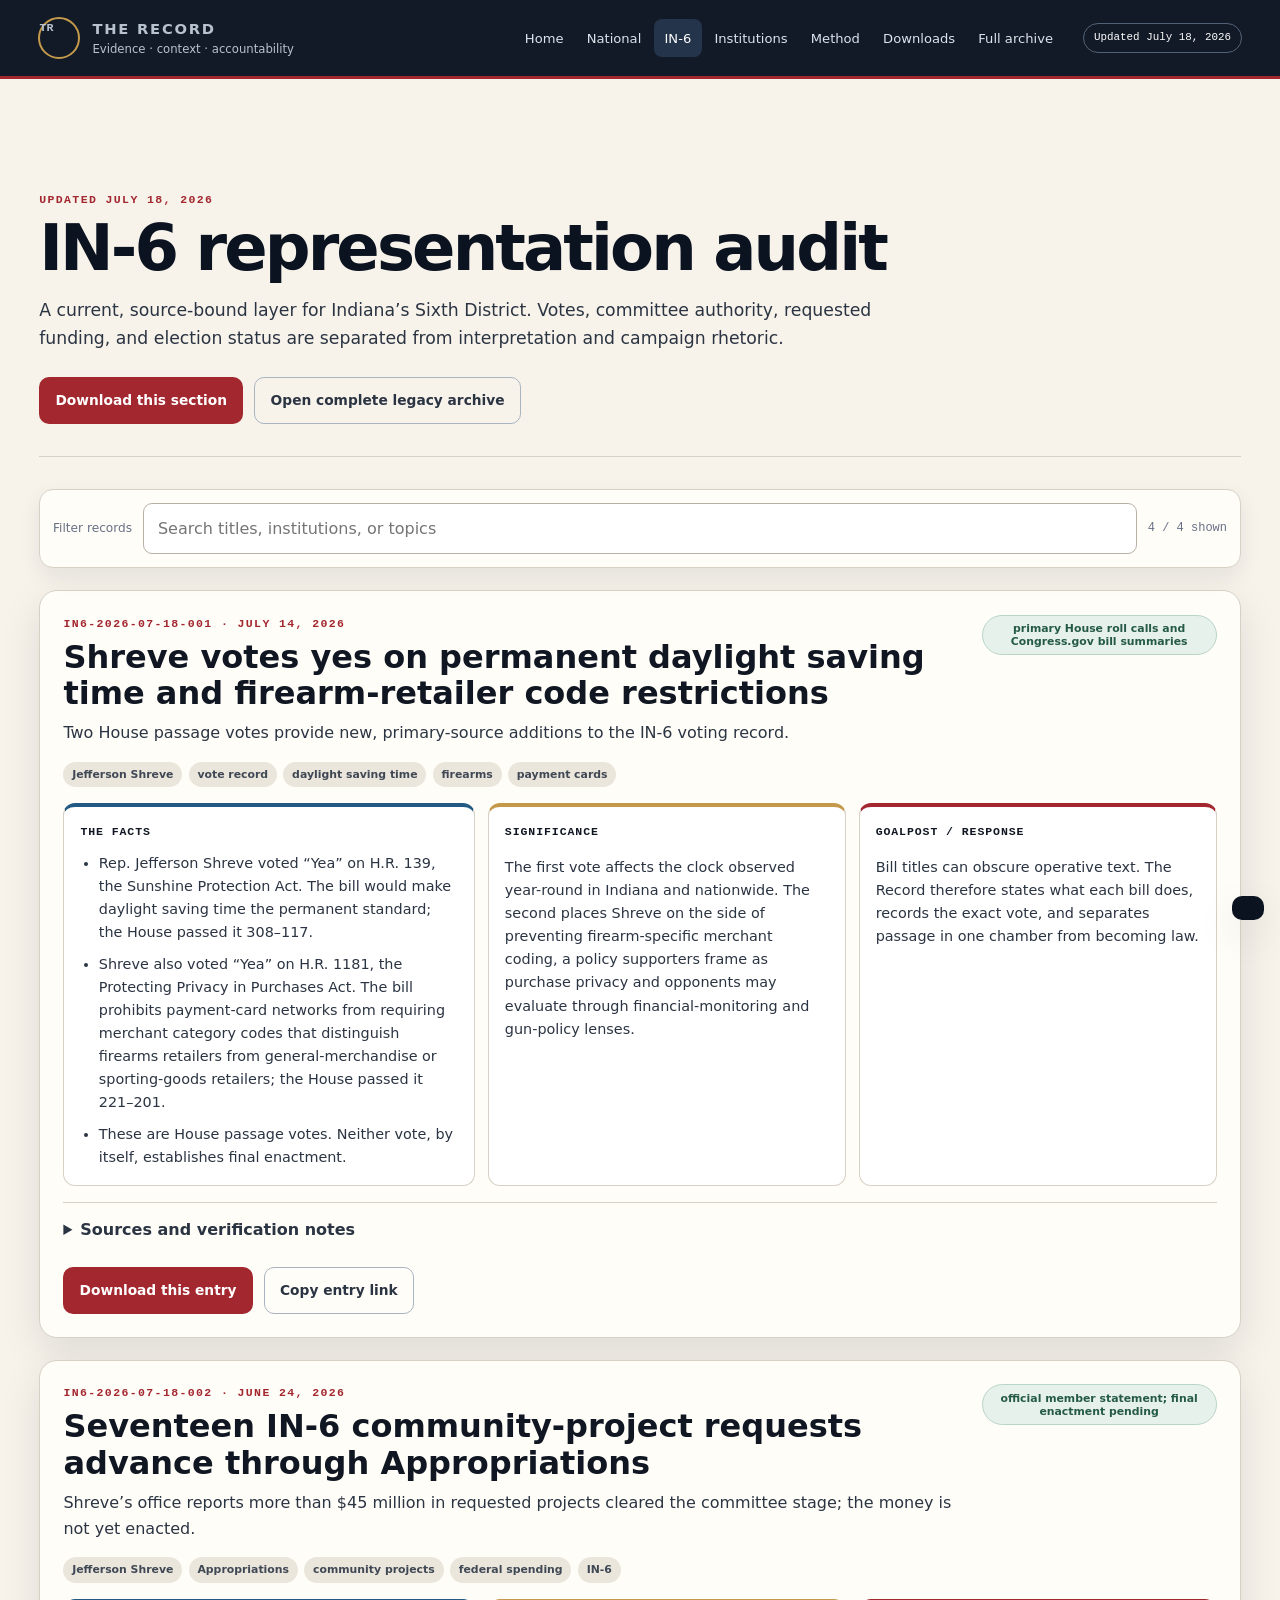
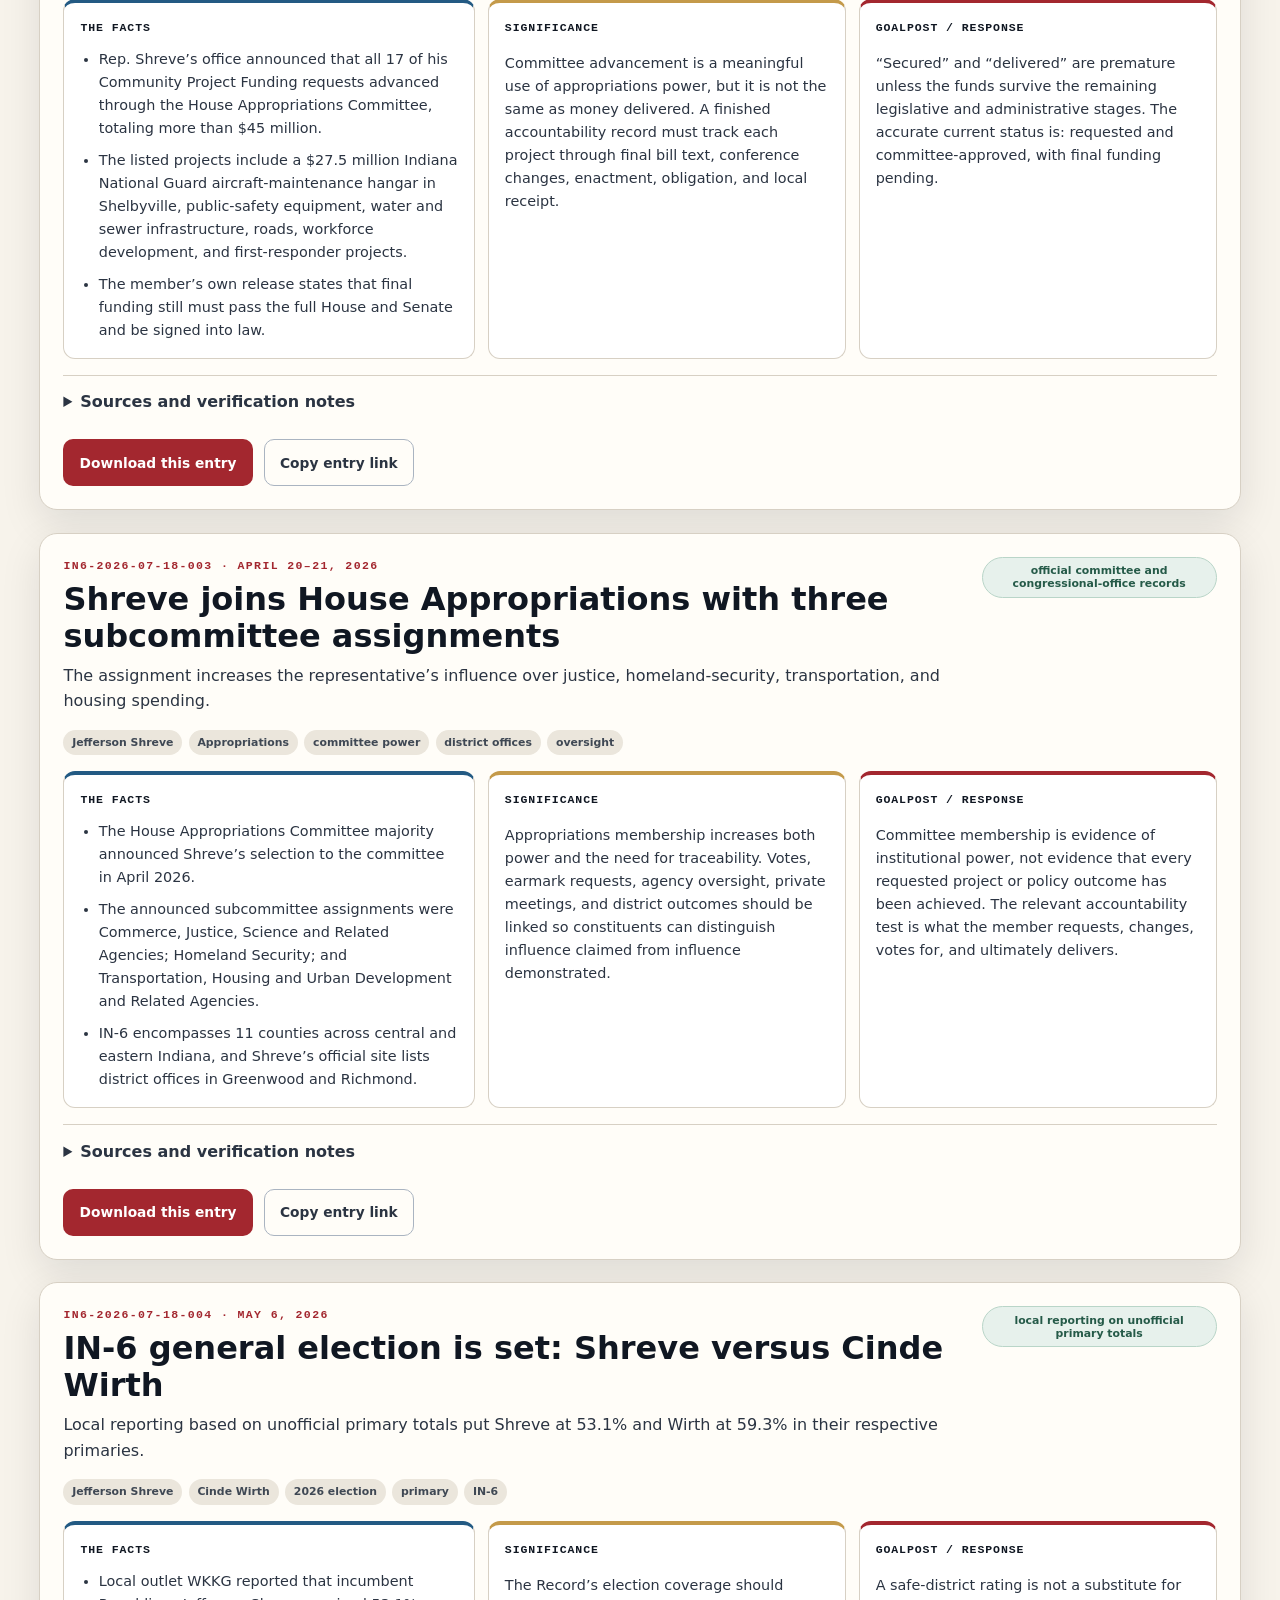
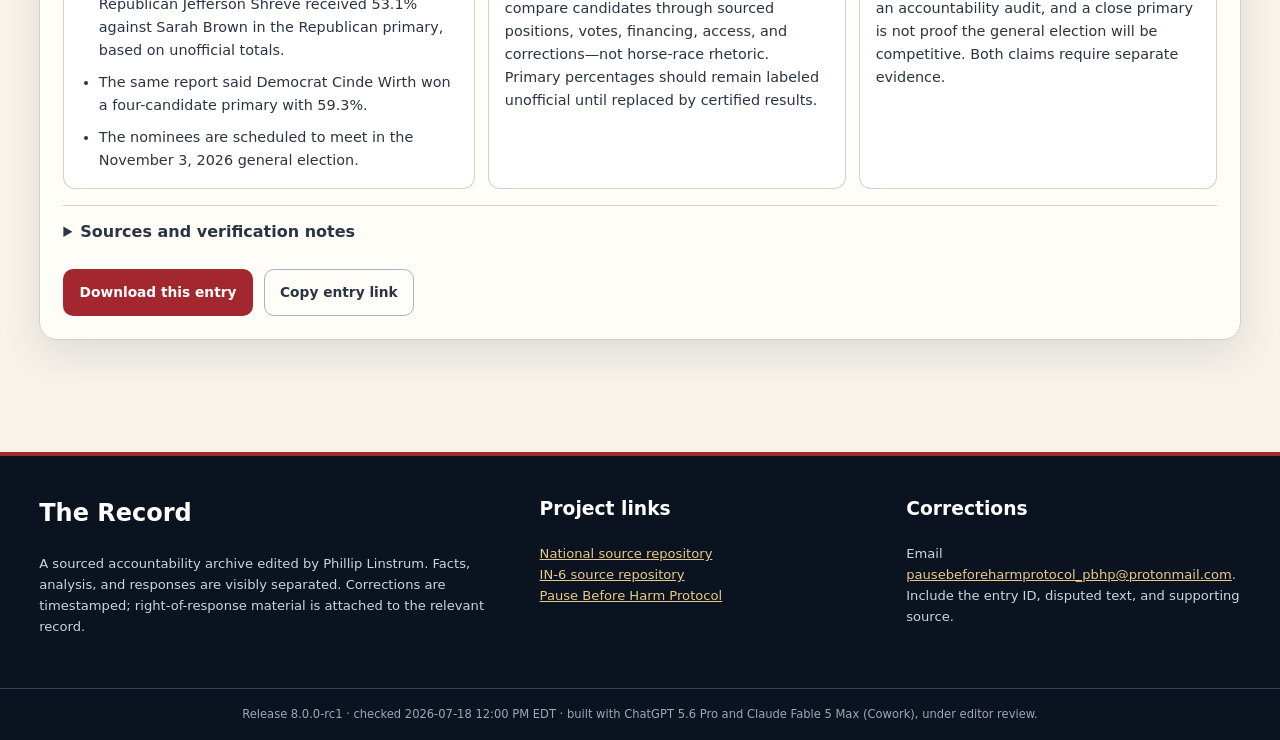
==== current/in6/index.html @ bab65026 "Add July 18 IN-6 current layer" ====
<!doctype html><html lang="en"><head><meta charset="utf-8"><meta name="viewport" content="width=device-width,initial-scale=1"><meta name="description" content="A current, source-bound layer for Indiana’s Sixth District. Votes, committee authority, requested funding, and election status are separated from interpretation and campaign rhetoric."><meta name="theme-color" content="#0b1320"><title>IN‑6 representation audit · The Record</title><link rel="stylesheet" href="../assets/styles.css"></head><body><a class="skip-link" href="#main">Skip to content</a><header class="site-header">
      <div class="header-inner">
        <a class="brand" href="../index.html"><span class="brand-mark">TR</span><span><strong>THE RECORD</strong><span>Evidence · context · accountability</span></span></a>
        <button class="nav-toggle" type="button" aria-expanded="false" aria-controls="primary-nav">Menu</button>
        <nav class="primary-nav" id="primary-nav" aria-label="Primary"><a href="../index.html">Home</a><a href="../national/index.html">National</a><a href="../in6/index.html" aria-current="page">IN-6</a><a href="../institutions/index.html">Institutions</a><a href="../methodology/index.html">Method</a><a href="../downloads/index.html">Downloads</a><a href="../archive/index.html">Full archive</a></nav>
        <span class="update-badge">Updated July 18, 2026</span>
      </div>
    </header><main id="main"><div class="container"><header class="page-head"><div class="eyebrow">Updated July 18, 2026</div><h1>IN‑6 representation audit</h1><p>A current, source-bound layer for Indiana’s Sixth District. Votes, committee authority, requested funding, and election status are separated from interpretation and campaign rhetoric.</p><div class="button-row"><a class="button button--primary" href="../downloads/index.html">Download this section</a><a class="button button--ghost" href="../archive/index.html">Open complete legacy archive</a></div></header><div class="search-panel"><label class="micro" for="record-search">Filter records</label><input id="record-search" data-record-search type="search" placeholder="Search titles, institutions, or topics"><span class="search-count"></span></div><section class="record-list"><article class="record-card" id="IN6-2026-07-18-001" data-searchable="shreve votes yes on permanent daylight saving time and firearm-retailer code restrictions two house passage votes provide new, primary-source additions to the in‑6 voting record. jefferson shreve vote record daylight saving time firearms payment cards u.s. house of representatives office of the clerk congress">
      <div class="record-card__head">
        <div>
          <div class="eyebrow">IN6-2026-07-18-001 · July 14, 2026</div>
          <h2>Shreve votes yes on permanent daylight saving time and firearm-retailer code restrictions</h2>
          <p class="dek">Two House passage votes provide new, primary-source additions to the IN‑6 voting record.</p>
        </div>
        <span class="status-pill">primary House roll calls and Congress.gov bill summaries</span>
      </div>
      <div class="chips"><span class="chip">Jefferson Shreve</span><span class="chip">vote record</span><span class="chip">daylight saving time</span><span class="chip">firearms</span><span class="chip">payment cards</span></div>
      <div class="three-layer">
        <section class="layer layer--facts"><h3>The facts</h3><ul><li>Rep. Jefferson Shreve voted “Yea” on H.R. 139, the Sunshine Protection Act. The bill would make daylight saving time the permanent standard; the House passed it 308–117.</li><li>Shreve also voted “Yea” on H.R. 1181, the Protecting Privacy in Purchases Act. The bill prohibits payment-card networks from requiring merchant category codes that distinguish firearms retailers from general-merchandise or sporting-goods retailers; the House passed it 221–201.</li><li>These are House passage votes. Neither vote, by itself, establishes final enactment.</li></ul></section>
        <section class="layer layer--significance"><h3>Significance</h3><p>The first vote affects the clock observed year-round in Indiana and nationwide. The second places Shreve on the side of preventing firearm-specific merchant coding, a policy supporters frame as purchase privacy and opponents may evaluate through financial-monitoring and gun-policy lenses.</p></section>
        <section class="layer layer--goalpost"><h3>Goalpost / response</h3><p>Bill titles can obscure operative text. The Record therefore states what each bill does, records the exact vote, and separates passage in one chamber from becoming law.</p></section>
      </div>
      <details class="sources"><summary>Sources and verification notes</summary><ul><li><a href="https://clerk.house.gov/Votes/2026238" target="_blank" rel="noopener">House Clerk Roll Call 238 — Sunshine Protection Act</a><span>primary official vote record</span></li>
<li><a href="https://www.congress.gov/bill/119th-congress/house-bill/139" target="_blank" rel="noopener">Congress.gov — H.R. 139 Sunshine Protection Act</a><span>primary bill text and CRS summary</span></li>
<li><a href="https://clerk.house.gov/Votes/2026240" target="_blank" rel="noopener">House Clerk Roll Call 240 — Protecting Privacy in Purchases Act</a><span>primary official vote record</span></li>
<li><a href="https://www.congress.gov/bill/119th-congress/house-bill/1181" target="_blank" rel="noopener">Congress.gov — H.R. 1181 Protecting Privacy in Purchases Act</a><span>primary bill text and CRS summary</span></li></ul><p class="micro">Checked 2026-07-18 12:00 PM EDT. Source type is shown because an official statement establishes what an institution says; it does not independently prove the institution’s interpretation.</p></details>
      <div class="card-actions">
        <a class="button button--primary" href="../artifacts/entries/IN6-2026-07-18-001.zip" download>Download this entry</a>
        <button class="button button--ghost copy-link" type="button" data-copy="#IN6-2026-07-18-001">Copy entry link</button>
      </div>
    </article><article class="record-card" id="IN6-2026-07-18-002" data-searchable="seventeen in‑6 community-project requests advance through appropriations shreve’s office reports more than $45 million in requested projects cleared the committee stage; the money is not yet enacted. jefferson shreve appropriations community projects federal spending in-6 house appropriations committee u.s. house u.s. senate the white house">
      <div class="record-card__head">
        <div>
          <div class="eyebrow">IN6-2026-07-18-002 · June 24, 2026</div>
          <h2>Seventeen IN‑6 community-project requests advance through Appropriations</h2>
          <p class="dek">Shreve’s office reports more than $45 million in requested projects cleared the committee stage; the money is not yet enacted.</p>
        </div>
        <span class="status-pill">official member statement; final enactment pending</span>
      </div>
      <div class="chips"><span class="chip">Jefferson Shreve</span><span class="chip">Appropriations</span><span class="chip">community projects</span><span class="chip">federal spending</span><span class="chip">IN-6</span></div>
      <div class="three-layer">
        <section class="layer layer--facts"><h3>The facts</h3><ul><li>Rep. Shreve’s office announced that all 17 of his Community Project Funding requests advanced through the House Appropriations Committee, totaling more than $45 million.</li><li>The listed projects include a $27.5 million Indiana National Guard aircraft-maintenance hangar in Shelbyville, public-safety equipment, water and sewer infrastructure, roads, workforce development, and first-responder projects.</li><li>The member’s own release states that final funding still must pass the full House and Senate and be signed into law.</li></ul></section>
        <section class="layer layer--significance"><h3>Significance</h3><p>Committee advancement is a meaningful use of appropriations power, but it is not the same as money delivered. A finished accountability record must track each project through final bill text, conference changes, enactment, obligation, and local receipt.</p></section>
        <section class="layer layer--goalpost"><h3>Goalpost / response</h3><p>“Secured” and “delivered” are premature unless the funds survive the remaining legislative and administrative stages. The accurate current status is: requested and committee-approved, with final funding pending.</p></section>
      </div>
      <details class="sources"><summary>Sources and verification notes</summary><ul><li><a href="https://shreve.house.gov/media/press-releases/shreve-secures-committee-approval-17-community-projects-advancing-more-45" target="_blank" rel="noopener">Rep. Shreve release — 17 community projects advance</a><span>official member statement</span></li></ul><p class="micro">Checked 2026-07-18 12:00 PM EDT. Source type is shown because an official statement establishes what an institution says; it does not independently prove the institution’s interpretation.</p></details>
      <div class="card-actions">
        <a class="button button--primary" href="../artifacts/entries/IN6-2026-07-18-002.zip" download>Download this entry</a>
        <button class="button button--ghost copy-link" type="button" data-copy="#IN6-2026-07-18-002">Copy entry link</button>
      </div>
    </article><article class="record-card" id="IN6-2026-07-18-003" data-searchable="shreve joins house appropriations with three subcommittee assignments the assignment increases the representative’s influence over justice, homeland-security, transportation, and housing spending. jefferson shreve appropriations committee power district offices oversight house appropriations committee office of rep. jefferson shreve">
      <div class="record-card__head">
        <div>
          <div class="eyebrow">IN6-2026-07-18-003 · April 20–21, 2026</div>
          <h2>Shreve joins House Appropriations with three subcommittee assignments</h2>
          <p class="dek">The assignment increases the representative’s influence over justice, homeland-security, transportation, and housing spending.</p>
        </div>
        <span class="status-pill">official committee and congressional-office records</span>
      </div>
      <div class="chips"><span class="chip">Jefferson Shreve</span><span class="chip">Appropriations</span><span class="chip">committee power</span><span class="chip">district offices</span><span class="chip">oversight</span></div>
      <div class="three-layer">
        <section class="layer layer--facts"><h3>The facts</h3><ul><li>The House Appropriations Committee majority announced Shreve’s selection to the committee in April 2026.</li><li>The announced subcommittee assignments were Commerce, Justice, Science and Related Agencies; Homeland Security; and Transportation, Housing and Urban Development and Related Agencies.</li><li>IN‑6 encompasses 11 counties across central and eastern Indiana, and Shreve’s official site lists district offices in Greenwood and Richmond.</li></ul></section>
        <section class="layer layer--significance"><h3>Significance</h3><p>Appropriations membership increases both power and the need for traceability. Votes, earmark requests, agency oversight, private meetings, and district outcomes should be linked so constituents can distinguish influence claimed from influence demonstrated.</p></section>
        <section class="layer layer--goalpost"><h3>Goalpost / response</h3><p>Committee membership is evidence of institutional power, not evidence that every requested project or policy outcome has been achieved. The relevant accountability test is what the member requests, changes, votes for, and ultimately delivers.</p></section>
      </div>
      <details class="sources"><summary>Sources and verification notes</summary><ul><li><a href="https://appropriations.house.gov/news/press-releases/cole-welcomes-rep-jefferson-shreve-appropriations-committee" target="_blank" rel="noopener">House Appropriations — Shreve committee assignment</a><span>official committee statement</span></li>
<li><a href="https://shreve.house.gov/about/our-district" target="_blank" rel="noopener">Rep. Shreve — official district description and offices</a><span>official current reference</span></li></ul><p class="micro">Checked 2026-07-18 12:00 PM EDT. Source type is shown because an official statement establishes what an institution says; it does not independently prove the institution’s interpretation.</p></details>
      <div class="card-actions">
        <a class="button button--primary" href="../artifacts/entries/IN6-2026-07-18-003.zip" download>Download this entry</a>
        <button class="button button--ghost copy-link" type="button" data-copy="#IN6-2026-07-18-003">Copy entry link</button>
      </div>
    </article><article class="record-card" id="IN6-2026-07-18-004" data-searchable="in‑6 general election is set: shreve versus cinde wirth local reporting based on unofficial primary totals put shreve at 53.1% and wirth at 59.3% in their respective primaries. jefferson shreve cinde wirth 2026 election primary in-6 indiana election system u.s. house">
      <div class="record-card__head">
        <div>
          <div class="eyebrow">IN6-2026-07-18-004 · May 6, 2026</div>
          <h2>IN‑6 general election is set: Shreve versus Cinde Wirth</h2>
          <p class="dek">Local reporting based on unofficial primary totals put Shreve at 53.1% and Wirth at 59.3% in their respective primaries.</p>
        </div>
        <span class="status-pill">local reporting on unofficial primary totals</span>
      </div>
      <div class="chips"><span class="chip">Jefferson Shreve</span><span class="chip">Cinde Wirth</span><span class="chip">2026 election</span><span class="chip">primary</span><span class="chip">IN-6</span></div>
      <div class="three-layer">
        <section class="layer layer--facts"><h3>The facts</h3><ul><li>Local outlet WKKG reported that incumbent Republican Jefferson Shreve received 53.1% against Sarah Brown in the Republican primary, based on unofficial totals.</li><li>The same report said Democrat Cinde Wirth won a four-candidate primary with 59.3%.</li><li>The nominees are scheduled to meet in the November 3, 2026 general election.</li></ul></section>
        <section class="layer layer--significance"><h3>Significance</h3><p>The Record’s election coverage should compare candidates through sourced positions, votes, financing, access, and corrections—not horse-race rhetoric. Primary percentages should remain labeled unofficial until replaced by certified results.</p></section>
        <section class="layer layer--goalpost"><h3>Goalpost / response</h3><p>A safe-district rating is not a substitute for an accountability audit, and a close primary is not proof the general election will be competitive. Both claims require separate evidence.</p></section>
      </div>
      <details class="sources"><summary>Sources and verification notes</summary><ul><li><a href="https://wkkg.com/local-news/republican-incumbents-win-congressional-primaries/" target="_blank" rel="noopener">WKKG — IN-6 primary results</a><span>local reporting; results described as unofficial</span></li></ul><p class="micro">Checked 2026-07-18 12:00 PM EDT. Source type is shown because an official statement establishes what an institution says; it does not independently prove the institution’s interpretation.</p></details>
      <div class="card-actions">
        <a class="button button--primary" href="../artifacts/entries/IN6-2026-07-18-004.zip" download>Download this entry</a>
        <button class="button button--ghost copy-link" type="button" data-copy="#IN6-2026-07-18-004">Copy entry link</button>
      </div>
    </article></section></div></main><footer class="site-footer"><div class="footer-inner">
      <section><h2>The Record</h2><p>A sourced accountability archive edited by Phillip Linstrum. Facts, analysis, and responses are visibly separated. Corrections are timestamped; right-of-response material is attached to the relevant record.</p></section>
      <section><h3>Project links</h3><p><a href="https://github.com/PauseBeforeHarmProtocol/the-record" target="_blank" rel="noopener">National source repository</a><br><a href="https://github.com/PauseBeforeHarmProtocol/the-record-in6" target="_blank" rel="noopener">IN-6 source repository</a><br><a href="https://github.com/PauseBeforeHarmProtocol/pbhp" target="_blank" rel="noopener">Pause Before Harm Protocol</a></p></section>
      <section><h3>Corrections</h3><p>Email <a href="mailto:pausebeforeharmprotocol_pbhp@protonmail.com">pausebeforeharmprotocol_pbhp@protonmail.com</a>. Include the entry ID, disputed text, and supporting source.</p></section>
    </div><div class="footer-bottom">Release 8.0.0-rc1 · checked 2026-07-18 12:00 PM EDT · built with ChatGPT 5.6 Pro and Claude Fable 5 Max (Cowork), under editor review.</div></footer><div class="toast" role="status" aria-live="polite"></div><script src="../assets/site.js"></script></body></html>
---- current/assets/styles.css ----
:root {
  --ink: #101722;
  --ink-2: #2b3442;
  --muted: #667085;
  --paper: #f7f3eb;
  --paper-2: #fffdf8;
  --night: #0b1320;
  --night-2: #131f30;
  --red: #a3272f;
  --red-2: #7f1d25;
  --gold: #c49a4a;
  --blue: #235a83;
  --green: #2f6f59;
  --line: #d7d0c4;
  --shadow: 0 14px 40px rgba(11, 19, 32, .10);
  --radius: 18px;
}
* { box-sizing: border-box; }
html { scroll-behavior: smooth; }
body { margin: 0; color: var(--ink); background: var(--paper); font-family: Inter, ui-sans-serif, system-ui, -apple-system, BlinkMacSystemFont, "Segoe UI", sans-serif; line-height: 1.6; }
a { color: var(--blue); }
a:hover { color: var(--red); }
button, input { font: inherit; }
:focus-visible { outline: 3px solid var(--gold); outline-offset: 3px; }
.skip-link { position: absolute; left: -999px; top: 0; background: #fff; padding: .8rem 1rem; z-index: 200; }
.skip-link:focus { left: 1rem; top: 1rem; }
.site-header { position: sticky; top: 0; z-index: 100; background: rgba(11,19,32,.97); color: #fff; border-bottom: 3px solid var(--red); backdrop-filter: blur(12px); }
.header-inner { max-width: 1240px; margin: auto; min-height: 76px; padding: .65rem 1.1rem; display: flex; align-items: center; gap: 1.2rem; }
.brand { text-decoration: none; color: #fff; display: flex; align-items: center; gap: .8rem; min-width: 260px; }
.brand-mark { width: 42px; height: 42px; border: 2px solid var(--gold); border-radius: 50%; display: grid; place-items: center; font-family: ui-monospace, SFMono-Regular, Menlo, monospace; font-weight: 800; color: var(--gold); }
.brand strong { display: block; letter-spacing: .12em; font-size: .92rem; }
.brand span { display: block; color: #b8c2cf; font-size: .73rem; }
.nav-toggle { display: none; margin-left: auto; background: transparent; color: #fff; border: 1px solid #536175; border-radius: 10px; padding: .5rem .7rem; }
.primary-nav { margin-left: auto; display: flex; align-items: center; gap: .15rem; }
.primary-nav a { color: #dbe3ec; text-decoration: none; padding: .55rem .65rem; border-radius: 8px; font-size: .82rem; white-space: nowrap; }
.primary-nav a:hover, .primary-nav a[aria-current="page"] { color: #fff; background: #24344a; }
.update-badge { color: #fff; border: 1px solid #526176; border-radius: 999px; padding: .35rem .65rem; font-family: ui-monospace, SFMono-Regular, Menlo, monospace; font-size: .68rem; white-space: nowrap; }
main { min-height: 70vh; }
.hero { background: radial-gradient(circle at 80% 10%, rgba(196,154,74,.22), transparent 32%), linear-gradient(145deg, var(--night), var(--night-2)); color: #fff; border-bottom: 1px solid #28374a; }
.hero-inner { max-width: 1240px; margin: auto; padding: 5rem 1.2rem 4.5rem; display: grid; grid-template-columns: 1.4fr .8fr; gap: 3rem; align-items: end; }
.kicker, .eyebrow { font-family: ui-monospace, SFMono-Regular, Menlo, monospace; text-transform: uppercase; letter-spacing: .12em; font-size: .72rem; font-weight: 700; color: var(--red); }
.hero .kicker { color: #e7c989; }
h1 { font-size: clamp(2.7rem, 6vw, 5.8rem); line-height: .98; margin: .5rem 0 1.2rem; letter-spacing: -.045em; }
.hero p { color: #c7d0dc; max-width: 760px; font-size: 1.12rem; }
.hero-actions, .card-actions, .button-row { display: flex; gap: .7rem; flex-wrap: wrap; margin-top: 1.5rem; }
.button { display: inline-flex; align-items: center; justify-content: center; gap: .45rem; text-decoration: none; border-radius: 10px; padding: .72rem .95rem; font-weight: 750; font-size: .86rem; cursor: pointer; border: 1px solid transparent; }
.button--primary { background: var(--red); color: #fff; }
.button--primary:hover { background: var(--red-2); color: #fff; }
.button--secondary { background: var(--gold); color: var(--night); }
.button--secondary:hover { background: #d7b66b; color: var(--night); }
.button--ghost { background: transparent; border-color: #aab4c1; color: var(--ink-2); }
.hero .button--ghost { border-color: #5c6a7d; color: #fff; }
.hero .button--ghost:hover { background: #26364a; color: #fff; }
.hero-stamp { border: 1px solid #405069; border-radius: var(--radius); padding: 1.4rem; background: rgba(255,255,255,.04); }
.hero-stamp strong { display: block; font-size: 1.25rem; }
.hero-stamp p { font-size: .85rem; margin: .45rem 0 0; }
.container { max-width: 1240px; margin: auto; padding: 3rem 1.2rem; }
.page-head { padding: 4rem 0 2rem; border-bottom: 1px solid var(--line); margin-bottom: 2rem; }
.page-head h1 { color: var(--night); font-size: clamp(2.5rem, 5vw, 4.6rem); margin: .5rem 0 1rem; }
.page-head p { max-width: 850px; color: var(--ink-2); font-size: 1.08rem; }
.stats { display: grid; grid-template-columns: repeat(4, 1fr); gap: 1rem; margin-top: -2rem; position: relative; }
.stat { background: var(--paper-2); border: 1px solid var(--line); border-top: 4px solid var(--red); border-radius: 14px; padding: 1.15rem; box-shadow: var(--shadow); }
.stat strong { display: block; font-size: 2rem; line-height: 1; }
.stat span { color: var(--muted); font-size: .8rem; }
.section-head { display: flex; justify-content: space-between; align-items: end; gap: 1rem; margin: 3rem 0 1.2rem; }
.section-head h2 { margin: 0; font-size: 2rem; }
.section-head p { margin: 0; color: var(--muted); max-width: 620px; }
.route-grid, .download-grid, .institution-grid { display: grid; grid-template-columns: repeat(3, 1fr); gap: 1rem; }
.route-card, .download-card, .institution-card { background: var(--paper-2); border: 1px solid var(--line); border-radius: var(--radius); padding: 1.35rem; box-shadow: 0 8px 24px rgba(11,19,32,.06); }
.route-card { display: flex; flex-direction: column; }
.route-card h3, .download-card h3, .institution-card h3 { margin: .25rem 0 .55rem; font-size: 1.2rem; }
.route-card p, .download-card p, .institution-card p { color: var(--ink-2); margin: 0 0 1rem; }
.route-card .button, .download-card .button { margin-top: auto; align-self: flex-start; }
.integrity-note { background: #fff8e7; border: 1px solid #d7b66b; border-left: 5px solid var(--gold); border-radius: 14px; padding: 1.2rem 1.3rem; margin: 2rem 0; }
.integrity-note h2, .integrity-note h3 { margin-top: 0; }
.search-panel { display: flex; gap: .7rem; align-items: center; background: var(--paper-2); border: 1px solid var(--line); padding: .8rem; border-radius: 14px; position: sticky; top: 90px; z-index: 20; box-shadow: 0 8px 22px rgba(11,19,32,.08); margin-bottom: 1.4rem; }
.search-panel input { flex: 1; min-width: 0; border: 1px solid #b8b1a5; background: #fff; padding: .75rem .85rem; border-radius: 9px; }
.search-count { font-family: ui-monospace, SFMono-Regular, Menlo, monospace; color: var(--muted); font-size: .75rem; white-space: nowrap; }
.record-list { display: grid; gap: 1.4rem; }
.record-card { background: var(--paper-2); border: 1px solid var(--line); border-radius: var(--radius); padding: 1.45rem; box-shadow: var(--shadow); scroll-margin-top: 130px; }
.record-card__head { display: grid; grid-template-columns: 1fr auto; gap: 1rem; align-items: start; }
.record-card h2 { margin: .35rem 0 .5rem; font-size: clamp(1.45rem, 2.5vw, 2.15rem); line-height: 1.15; }
.dek { color: var(--ink-2); font-size: 1rem; margin: 0; }
.status-pill { max-width: 235px; background: #e7f1ec; color: #255a48; border: 1px solid #b9d5c8; border-radius: 999px; padding: .4rem .65rem; font-size: .68rem; line-height: 1.2; font-weight: 700; text-align: center; }
.chips { display: flex; gap: .4rem; flex-wrap: wrap; margin: 1rem 0; }
.chip { background: #ebe6dc; color: #3f4854; border-radius: 999px; padding: .26rem .55rem; font-size: .68rem; font-weight: 650; }
.three-layer { display: grid; grid-template-columns: 1.15fr 1fr 1fr; gap: .8rem; }
.layer { border-radius: 12px; padding: 1rem; border: 1px solid var(--line); background: #fff; }
.layer h3 { margin: 0 0 .65rem; font-family: ui-monospace, SFMono-Regular, Menlo, monospace; text-transform: uppercase; letter-spacing: .08em; font-size: .72rem; }
.layer p, .layer li { color: var(--ink-2); font-size: .9rem; }
.layer ul { padding-left: 1.15rem; margin: 0; }
.layer li + li { margin-top: .55rem; }
.layer--facts { border-top: 4px solid var(--blue); }
.layer--significance { border-top: 4px solid var(--gold); }
.layer--goalpost { border-top: 4px solid var(--red); }
.sources { margin-top: 1rem; border-top: 1px solid var(--line); padding-top: .85rem; }
.sources summary { cursor: pointer; font-weight: 750; color: var(--ink-2); }
.sources ul { padding-left: 1.1rem; }
.sources li { margin: .45rem 0; }
.sources li span { display: block; color: var(--muted); font-size: .75rem; }
.micro { color: var(--muted); font-size: .76rem; }
.record-card[hidden] { display: none; }
.institution-card ul { padding-left: 1.1rem; color: var(--ink-2); }
.table-wrap { overflow-x: auto; background: var(--paper-2); border: 1px solid var(--line); border-radius: 14px; }
table { border-collapse: collapse; width: 100%; font-size: .85rem; }
th, td { text-align: left; padding: .75rem; border-bottom: 1px solid var(--line); vertical-align: top; }
th { background: #ece7dc; position: sticky; top: 0; }
.code-note { font-family: ui-monospace, SFMono-Regular, Menlo, monospace; background: var(--night); color: #dbe5ef; border-radius: 12px; padding: 1rem; overflow-x: auto; font-size: .78rem; }
.method-grid { display: grid; grid-template-columns: repeat(2, 1fr); gap: 1rem; }
.method-card { background: var(--paper-2); border: 1px solid var(--line); border-radius: 14px; padding: 1.2rem; }
.method-card h2, .method-card h3 { margin-top: 0; }
.site-footer { background: var(--night); color: #cad3df; margin-top: 4rem; border-top: 4px solid var(--red); }
.footer-inner { max-width: 1240px; margin: auto; padding: 2.4rem 1.2rem; display: grid; grid-template-columns: 1.4fr 1fr 1fr; gap: 2rem; }
.site-footer h2, .site-footer h3 { color: #fff; margin-top: 0; }
.site-footer a { color: #e7c989; }
.site-footer p, .site-footer li { font-size: .82rem; }
.footer-bottom { border-top: 1px solid #354357; padding: 1rem 1.2rem; text-align: center; font-size: .72rem; color: #9aa7b7; }
.toast { position: fixed; right: 1rem; bottom: 1rem; background: var(--night); color: #fff; padding: .75rem 1rem; border-radius: 10px; box-shadow: var(--shadow); transform: translateY(150%); transition: transform .2s; z-index: 300; }
.toast.show { transform: translateY(0); }
@media (max-width: 980px) {
  .nav-toggle { display: inline-flex; }
  .primary-nav { display: none; position: absolute; left: 0; right: 0; top: 76px; background: var(--night); padding: .75rem; flex-direction: column; align-items: stretch; border-bottom: 3px solid var(--red); }
  .primary-nav.open { display: flex; }
  .primary-nav a { padding: .75rem; }
  .update-badge { display: none; }
  .hero-inner { grid-template-columns: 1fr; }
  .stats { grid-template-columns: repeat(2, 1fr); }
  .route-grid, .download-grid, .institution-grid { grid-template-columns: repeat(2, 1fr); }
  .three-layer { grid-template-columns: 1fr; }
  .record-card__head { grid-template-columns: 1fr; }
  .status-pill { max-width: none; justify-self: start; }
}
@media (max-width: 640px) {
  .header-inner { min-height: 68px; }
  .brand { min-width: 0; }
  .brand span { display: none; }
  .primary-nav { top: 68px; }
  .hero-inner { padding: 3.4rem 1rem 3rem; }
  .container { padding: 2rem 1rem; }
  .stats, .route-grid, .download-grid, .institution-grid, .method-grid, .footer-inner { grid-template-columns: 1fr; }
  .stats { margin-top: -1rem; }
  .search-panel { top: 78px; }
  .record-card { padding: 1rem; }
  .card-actions .button, .hero-actions .button { width: 100%; }
}
@media print {
  .site-header, .search-panel, .card-actions, .site-footer { display: none !important; }
  body { background: #fff; }
  .record-card { box-shadow: none; break-inside: avoid; }
}
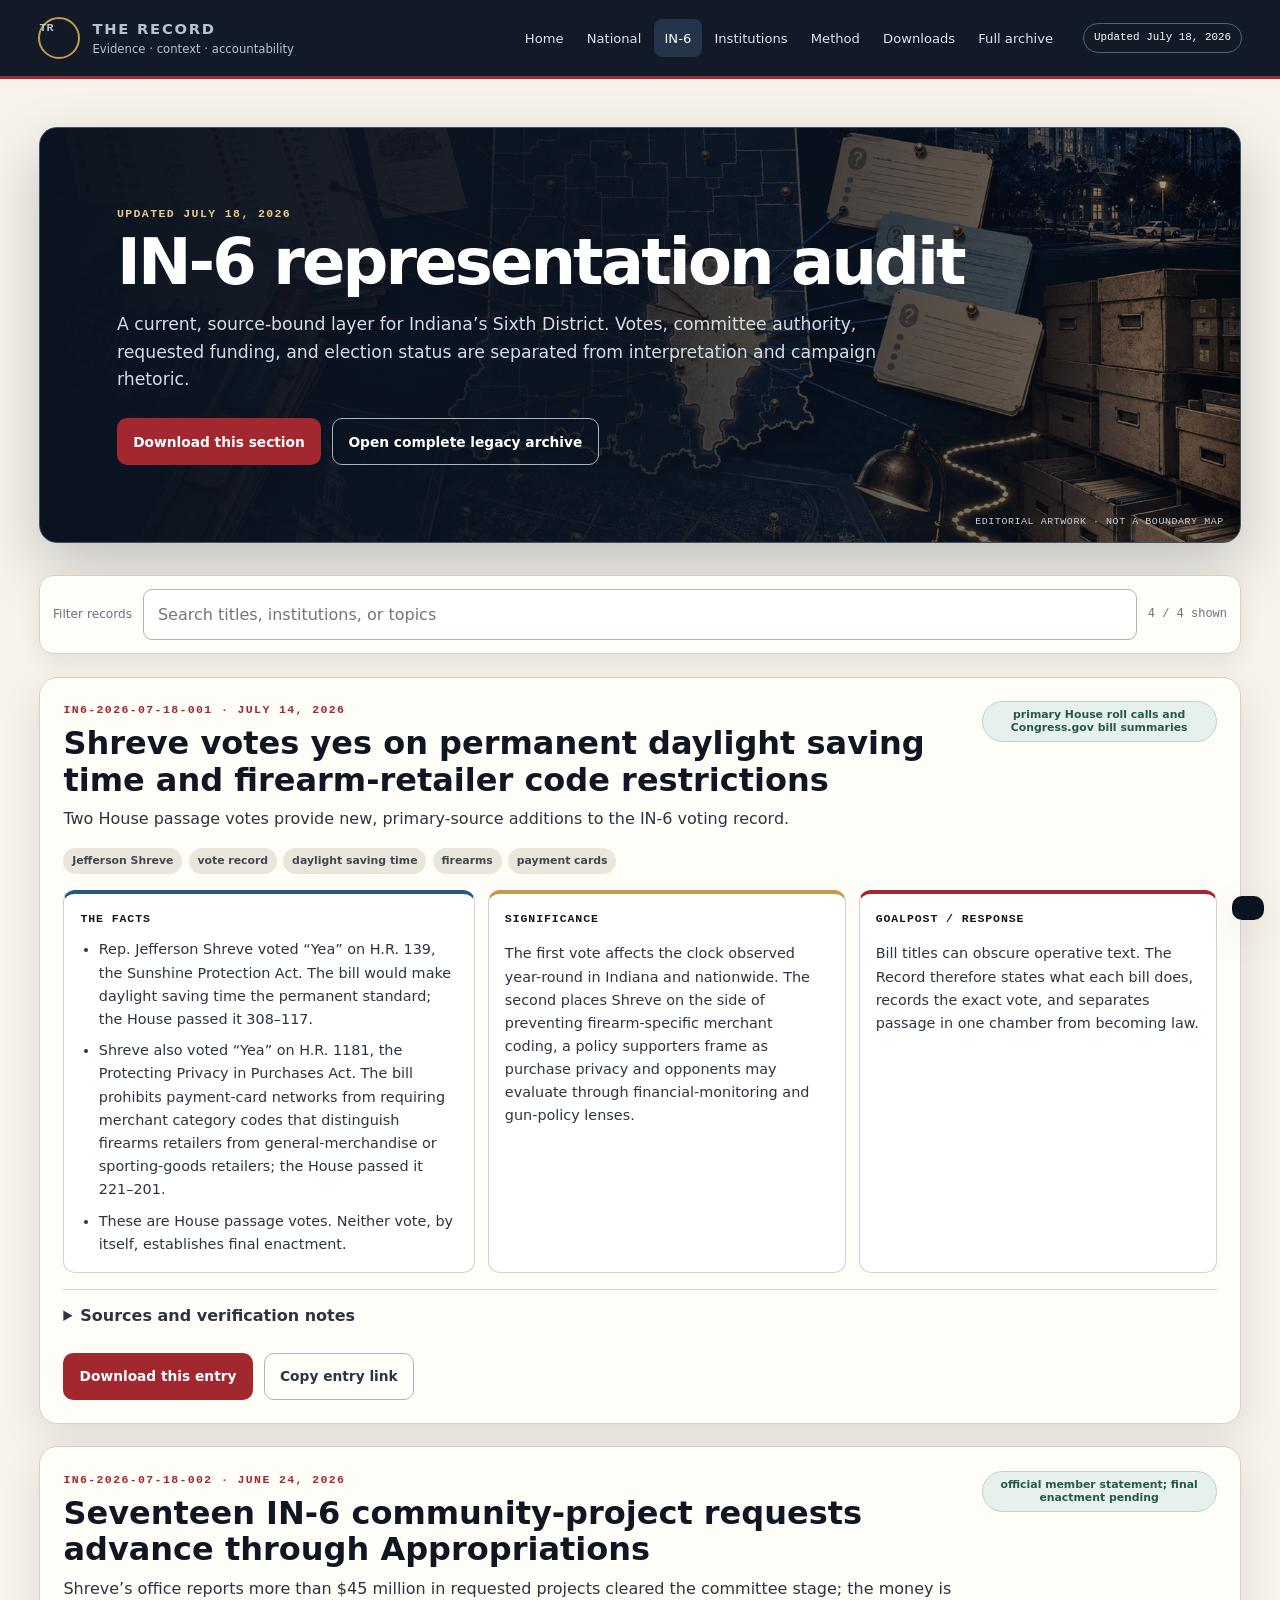
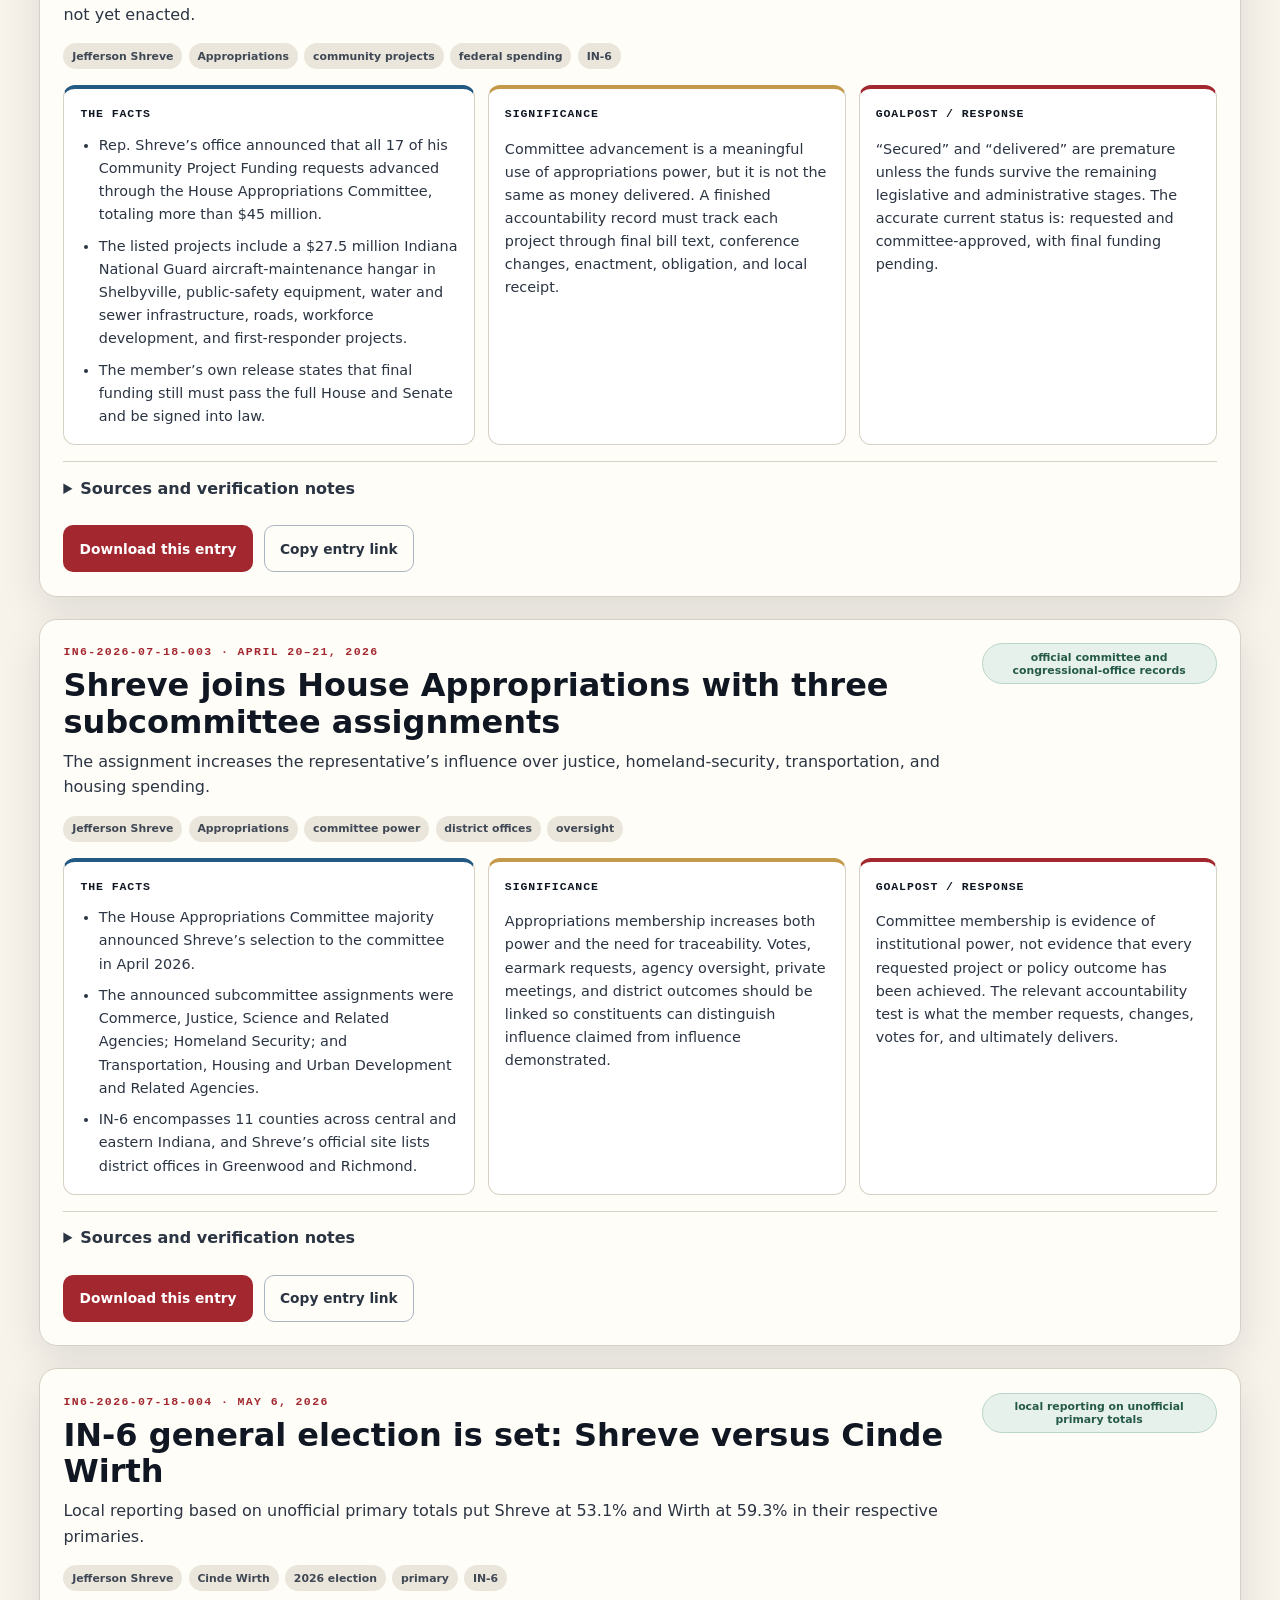
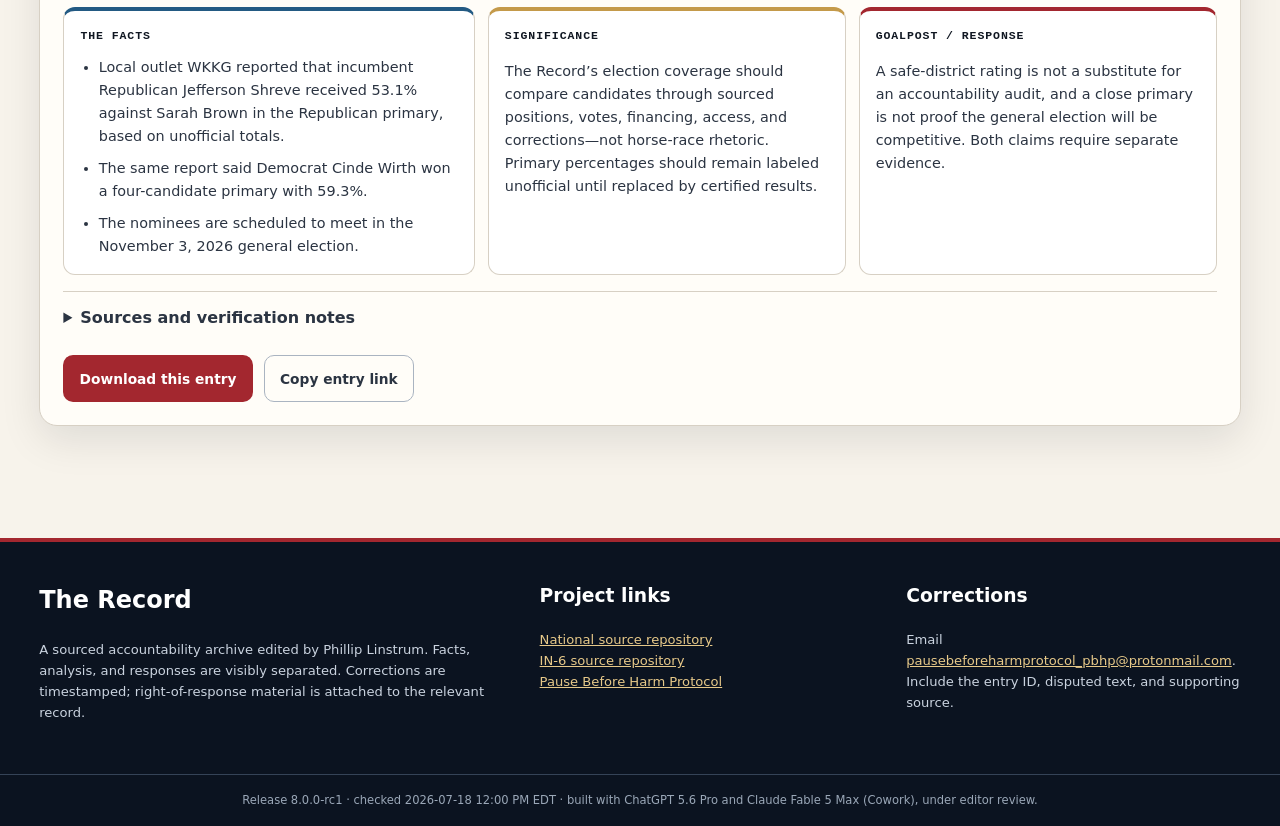
==== commit dbc05940: "docs: refresh IN-6 visual identity" ====
--- a/current/in6/index.html
+++ b/current/in6/index.html
@@ -1,4 +1,4 @@
-<!doctype html><html lang="en"><head><meta charset="utf-8"><meta name="viewport" content="width=device-width,initial-scale=1"><meta name="description" content="A current, source-bound layer for Indiana’s Sixth District. Votes, committee authority, requested funding, and election status are separated from interpretation and campaign rhetoric."><meta name="theme-color" content="#0b1320"><title>IN‑6 representation audit · The Record</title><link rel="stylesheet" href="../assets/styles.css"></head><body><a class="skip-link" href="#main">Skip to content</a><header class="site-header">
+<!doctype html><html lang="en"><head><meta charset="utf-8"><meta name="viewport" content="width=device-width,initial-scale=1"><meta name="description" content="A current, source-bound layer for Indiana’s Sixth District. Votes, committee authority, requested funding, and election status are separated from interpretation and campaign rhetoric."><meta name="theme-color" content="#0b1320"><meta property="og:title" content="The Record · Indiana Sixth District"><meta property="og:description" content="Votes, authority, requests, answers, and unanswered questions—with a preserved historical archive."><meta property="og:type" content="website"><meta property="og:image" content="https://pausebeforeharmprotocol.github.io/the-record-in6/current/assets/brand/in6-hero.png"><meta property="og:image:alt" content="An Indiana district evidence desk connecting votes, institutions, questions, and the preserved archive"><meta name="twitter:card" content="summary_large_image"><meta name="twitter:image" content="https://pausebeforeharmprotocol.github.io/the-record-in6/current/assets/brand/in6-hero.png"><title>IN‑6 representation audit · The Record</title><link rel="stylesheet" href="../assets/styles.css"></head><body class="route-in6"><a class="skip-link" href="#main">Skip to content</a><header class="site-header">
       <div class="header-inner">
         <a class="brand" href="../index.html"><span class="brand-mark">TR</span><span><strong>THE RECORD</strong><span>Evidence · context · accountability</span></span></a>
         <button class="nav-toggle" type="button" aria-expanded="false" aria-controls="primary-nav">Menu</button>
@@ -93,4 +93,4 @@
       <section><h2>The Record</h2><p>A sourced accountability archive edited by Phillip Linstrum. Facts, analysis, and responses are visibly separated. Corrections are timestamped; right-of-response material is attached to the relevant record.</p></section>
       <section><h3>Project links</h3><p><a href="https://github.com/PauseBeforeHarmProtocol/the-record" target="_blank" rel="noopener">National source repository</a><br><a href="https://github.com/PauseBeforeHarmProtocol/the-record-in6" target="_blank" rel="noopener">IN-6 source repository</a><br><a href="https://github.com/PauseBeforeHarmProtocol/pbhp" target="_blank" rel="noopener">Pause Before Harm Protocol</a></p></section>
       <section><h3>Corrections</h3><p>Email <a href="mailto:pausebeforeharmprotocol_pbhp@protonmail.com">pausebeforeharmprotocol_pbhp@protonmail.com</a>. Include the entry ID, disputed text, and supporting source.</p></section>
-    </div><div class="footer-bottom">Release 8.0.0-rc1 · checked 2026-07-18 12:00 PM EDT · built with ChatGPT 5.6 Pro and Claude Fable 5 Max (Cowork), under editor review.</div></footer><div class="toast" role="status" aria-live="polite"></div><script src="../assets/site.js"></script></body></html>+    </div><div class="footer-bottom">Release 8.0.0-rc1 · checked 2026-07-18 12:00 PM EDT · built with ChatGPT 5.6 Pro and Claude Fable 5 Max (Cowork), under editor review.</div></footer><div class="toast" role="status" aria-live="polite"></div><script src="../assets/site.js"></script></body></html>
--- a/current/assets/styles.css
+++ b/current/assets/styles.css
@@ -59,6 +59,13 @@
 .page-head { padding: 4rem 0 2rem; border-bottom: 1px solid var(--line); margin-bottom: 2rem; }
 .page-head h1 { color: var(--night); font-size: clamp(2.5rem, 5vw, 4.6rem); margin: .5rem 0 1rem; }
 .page-head p { max-width: 850px; color: var(--ink-2); font-size: 1.08rem; }
+.route-in6 .page-head { position: relative; overflow: hidden; padding: clamp(2.4rem, 6vw, 5rem); border: 1px solid #405069; border-radius: var(--radius); background: linear-gradient(90deg, rgba(11,19,32,.98) 0%, rgba(11,19,32,.88) 48%, rgba(11,19,32,.34) 100%), url("brand/in6-hero.png") center / cover; box-shadow: 0 24px 60px rgba(11,19,32,.22); }
+.route-in6 .page-head h1 { color: #fff; max-width: 850px; }
+.route-in6 .page-head p { color: #d4dce6; max-width: 760px; }
+.route-in6 .page-head .eyebrow { color: #e7c989; }
+.route-in6 .page-head .button--ghost { border-color: #aab4c1; color: #fff; }
+.route-in6 .page-head .button--ghost:hover { background: #26364a; color: #fff; }
+.route-in6 .page-head::after { content: "Editorial artwork · not a boundary map"; position: absolute; right: 1rem; bottom: .75rem; color: #c7d0dc; font-family: ui-monospace, SFMono-Regular, Menlo, monospace; font-size: .62rem; letter-spacing: .06em; text-transform: uppercase; }
 .stats { display: grid; grid-template-columns: repeat(4, 1fr); gap: 1rem; margin-top: -2rem; position: relative; }
 .stat { background: var(--paper-2); border: 1px solid var(--line); border-top: 4px solid var(--red); border-radius: 14px; padding: 1.15rem; box-shadow: var(--shadow); }
 .stat strong { display: block; font-size: 2rem; line-height: 1; }
